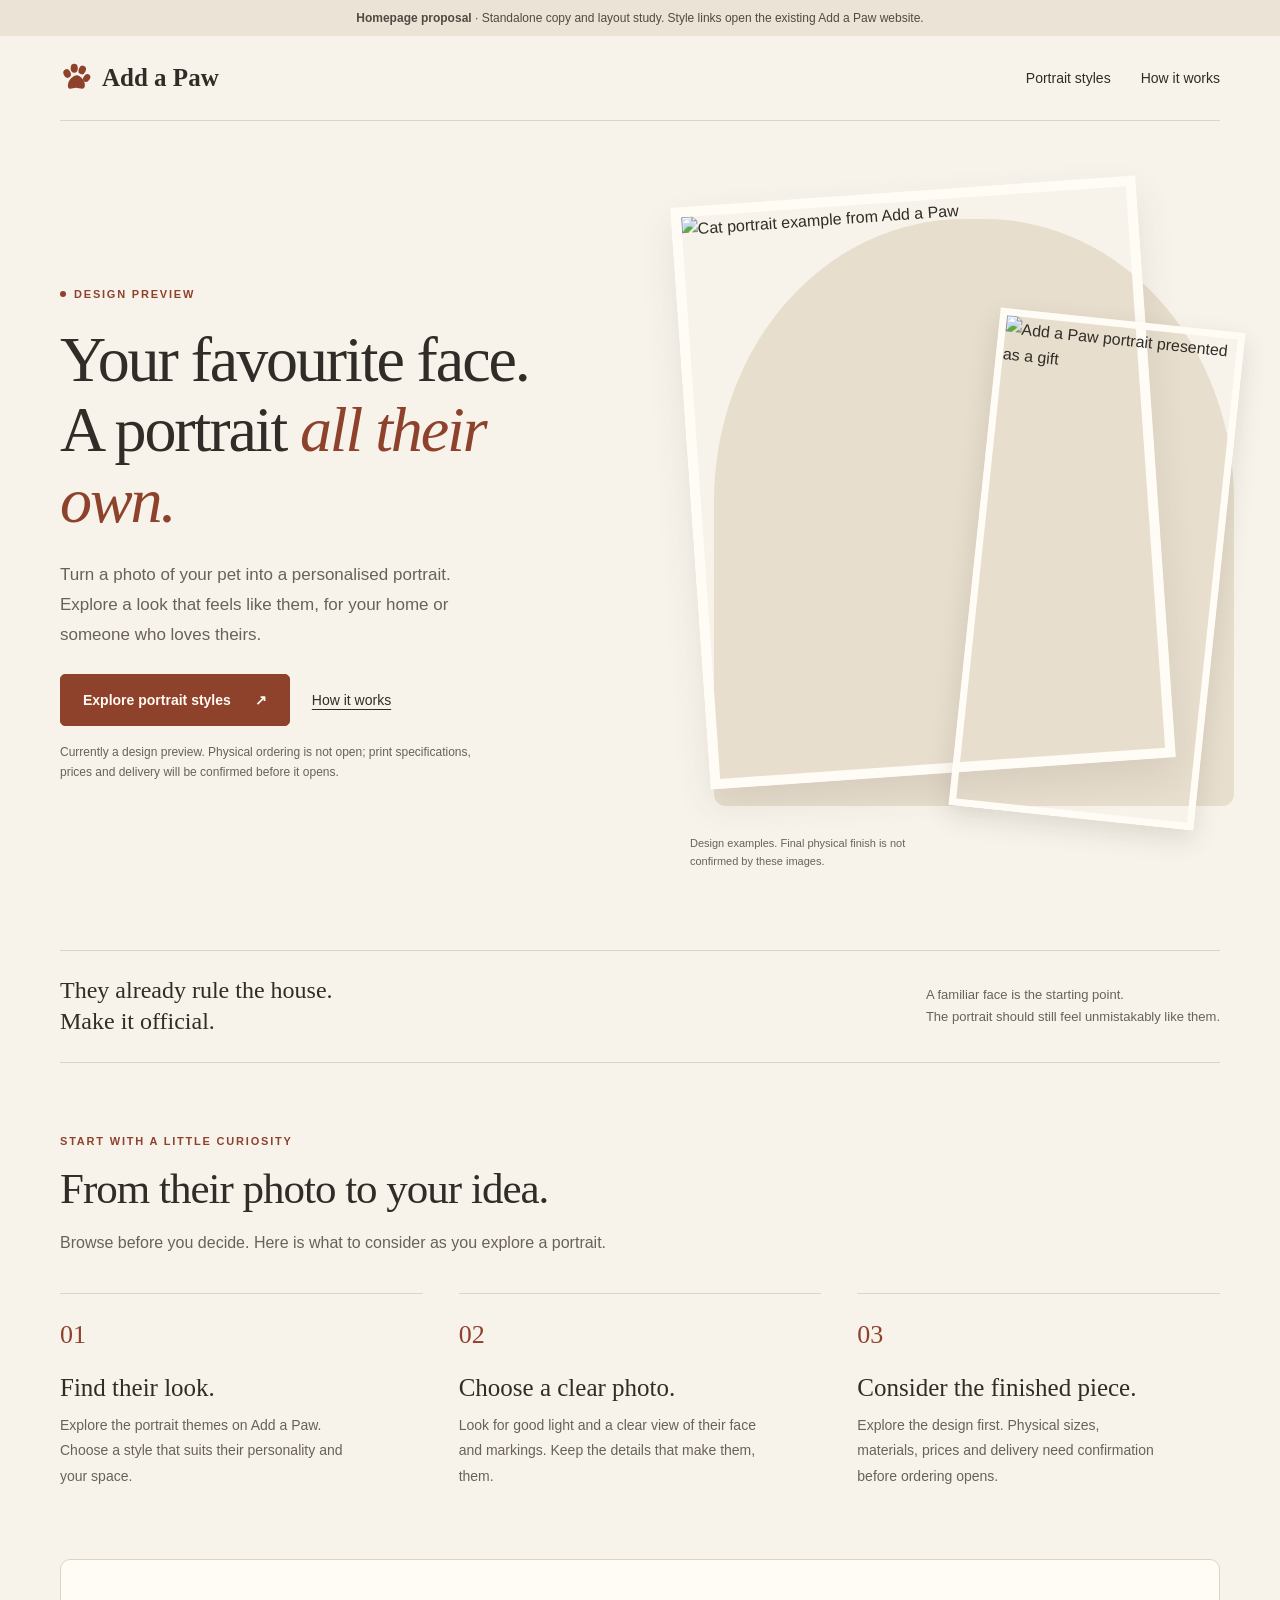
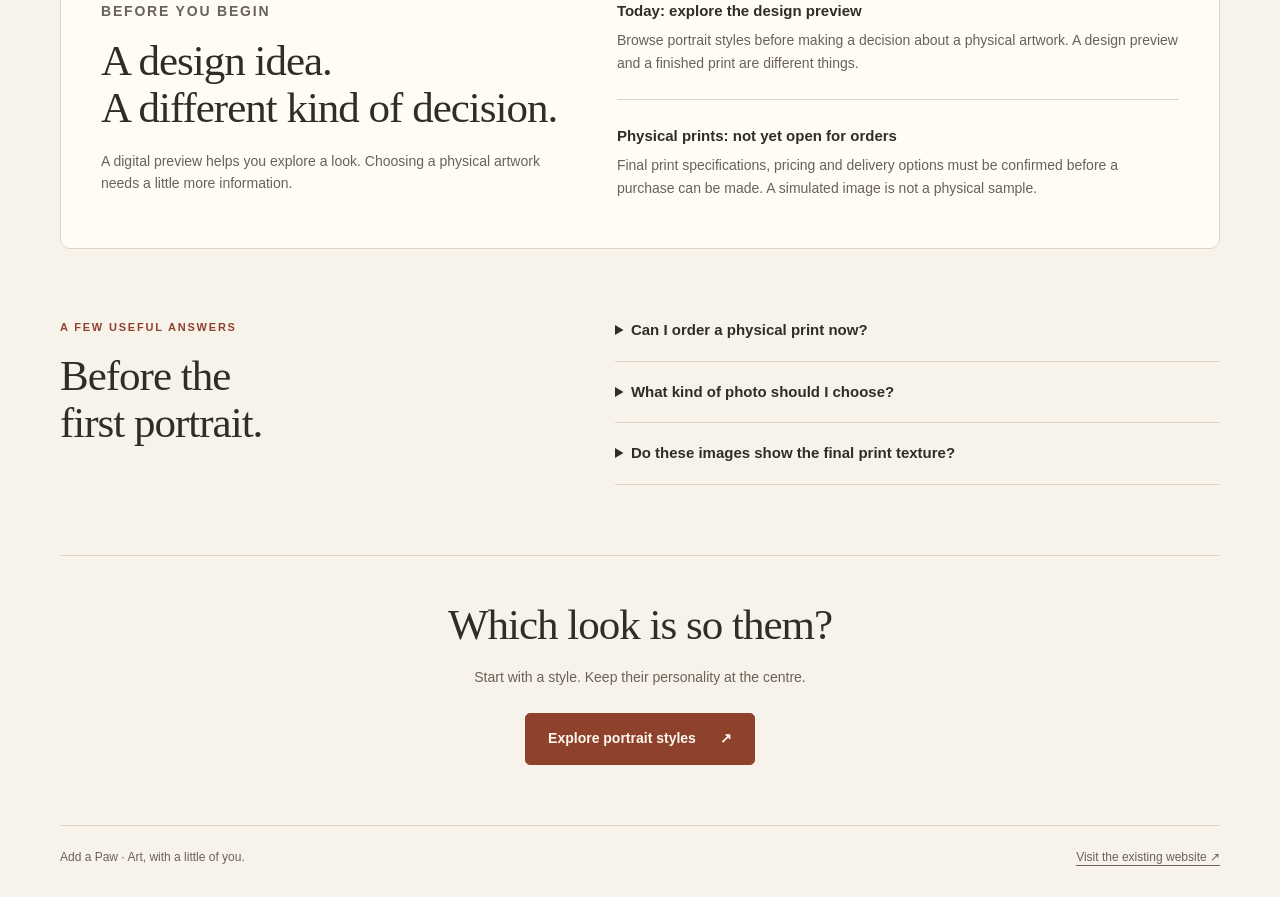
==== prototype/index.html @ bda4cf09 "Add evidence-based site review and runnable homepage proposal" ====
<!doctype html>
<html lang="en">
<head>
  <meta charset="utf-8">
  <meta name="viewport" content="width=device-width, initial-scale=1">
  <meta name="description" content="A homepage proposal for Add a Paw: pet portrait styles, a clear design-preview experience, and honest information about future physical prints.">
  <meta name="robots" content="noindex, nofollow">
  <meta name="color-scheme" content="light">
  <title>Add a Paw — A portrait all their own · Homepage proposal</title>
  <style>
    :root{--paper:#f7f3eb;--ink:#302c27;--muted:#6a6158;--rust:#8e422c;--line:#ddd4c6;--cream:#eee7d9;--white:#fffcf6}
    *{box-sizing:border-box}
    html{scroll-behavior:smooth;scroll-padding-top:24px}
    body{margin:0;background:var(--paper);color:var(--ink);font:16px/1.6 -apple-system,BlinkMacSystemFont,"Segoe UI",sans-serif}
    a{color:inherit;text-underline-offset:4px}
    a:focus-visible,summary:focus-visible{outline:3px solid var(--rust);outline-offset:5px}
    .review-note{padding:9px 24px;text-align:center;background:#eae3d6;color:#514a41;font-size:12px;line-height:1.5}
    .review-note strong{font-weight:650}
    .wrap{width:min(1160px,calc(100% - 64px));margin:auto}
    .site-header{display:flex;align-items:center;justify-content:space-between;gap:24px;padding:26px 0;border-bottom:1px solid var(--line)}
    .brand{display:flex;gap:10px;align-items:center;font:bold 25px Georgia,serif;text-decoration:none;white-space:nowrap}
    .brand svg{width:32px;height:32px;color:var(--rust)}
    nav{display:flex;gap:30px;align-items:center;font-size:14px}
    nav a{text-decoration:none}
    nav a:hover{text-decoration:underline}
    .preview-label{display:inline-flex;align-items:center;gap:8px;color:var(--rust);font-size:11px;font-weight:700;letter-spacing:1.8px;text-transform:uppercase}
    .preview-label:before{content:"";width:6px;height:6px;border-radius:50%;background:var(--rust)}
    .hero{display:grid;grid-template-columns:1fr 1fr;align-items:center;gap:68px;padding:70px 0 80px}
    h1,h2,h3,p{margin-top:0}
    h1,h2,h3{font-family:Georgia,"Times New Roman",serif;font-weight:400;line-height:1.1}
    h1{font-size:clamp(44px,5vw,66px);letter-spacing:-2.1px;margin:20px 0 24px}
    h1 em{color:var(--rust);font-weight:400}
    .intro{max-width:440px;font-size:17px;line-height:1.75;color:var(--muted);margin-bottom:25px}
    .actions{display:flex;align-items:center;gap:22px;flex-wrap:wrap}
    .button{display:inline-flex;align-items:center;justify-content:center;gap:24px;min-height:52px;padding:13px 22px;background:var(--rust);color:#fff9f2;border:1px solid var(--rust);border-radius:5px;font-size:14px;font-weight:600;text-decoration:none}
    .button:hover{background:#713322}
    .text-link{font-size:14px;text-decoration:underline}
    .honesty-note{max-width:420px;margin:17px 0 0;color:var(--muted);font-size:12px;line-height:1.6}
    .gallery{position:relative;padding:0 0 45px 16px;isolation:isolate}
    .gallery:before{position:absolute;z-index:-1;content:"";inset:28px -14px 13px 40px;border-radius:48% 48% 12px 12px;background:#e7dece}
    .main-art{display:block;width:88%;height:auto;aspect-ratio:4/5;object-fit:cover;border:10px solid var(--white);box-shadow:0 16px 36px #4a382519;transform:rotate(-4deg)}
    .gift-art{position:absolute;right:0;bottom:0;display:block;width:45%;aspect-ratio:1/1;object-fit:cover;border:7px solid var(--white);box-shadow:0 10px 26px #4a382524;transform:rotate(6deg)}
    .art-caption{font-size:11px;color:var(--muted);margin:16px 0 0 16px;max-width:260px}
    .promise{display:flex;gap:26px;justify-content:space-between;align-items:center;border-top:1px solid var(--line);border-bottom:1px solid var(--line);padding:24px 0}
    .promise p{margin:0;font-family:Georgia,serif;font-size:24px;line-height:1.3}
    .promise span{font-size:13px;color:var(--muted);max-width:370px;line-height:1.7}
    section{padding:70px 0}
    .eyebrow{font-size:11px;letter-spacing:1.8px;text-transform:uppercase;color:var(--rust);font-weight:700;margin-bottom:15px}
    h2{font-size:clamp(32px,3.5vw,43px);letter-spacing:-1px;margin-bottom:18px}
    .section-intro{max-width:550px;color:var(--muted)}
    .steps{display:grid;grid-template-columns:repeat(3,1fr);gap:36px;margin-top:37px}
    .step{border-top:1px solid var(--line);padding-top:20px}
    .step-number{font-family:Georgia,serif;color:var(--rust);font-size:26px;display:block;margin-bottom:18px}
    h3{font-size:25px;margin-bottom:12px}
    .step p{font-size:14px;line-height:1.8;color:var(--muted);margin:0;max-width:300px}
    .expectations{display:grid;grid-template-columns:.9fr 1.1fr;gap:56px;padding:40px;border:1px solid var(--line);background:var(--white);border-radius:10px}
    .expectations p{color:var(--muted);font-size:14px}
    .expectation-item+.expectation-item{margin-top:25px;border-top:1px solid var(--line);padding-top:25px}
    .expectation-item h3{font-family:inherit;font-size:15px;font-weight:650;line-height:1.5;margin-bottom:7px}
    .expectation-item p{margin:0}
    .faq{display:grid;grid-template-columns:.9fr 1.1fr;gap:60px}
    details{border-bottom:1px solid var(--line);padding:19px 0}
    details:first-child{padding-top:0}
    summary{cursor:pointer;font-size:15px;font-weight:600;line-height:1.5}
    details p{font-size:14px;color:var(--muted);margin:14px 0 0;line-height:1.8}
    .closing{padding:45px 0 60px;text-align:center;border-top:1px solid var(--line)}
    .closing p{color:var(--muted);font-size:14px;margin-bottom:24px}
    footer{display:flex;justify-content:space-between;gap:20px;padding:22px 0 30px;border-top:1px solid var(--line);color:var(--muted);font-size:12px}
    footer p{margin:0}
    @media(max-width:800px){
      .wrap{width:calc(100% - 40px)}
      .site-header{padding:20px 0;gap:12px}
      .brand{font-size:23px}
      nav{gap:16px;font-size:12px}
      nav .desktop-link{display:none}
      .hero{grid-template-columns:1fr;gap:40px;padding:40px 0 48px}
      h1{font-size:50px;max-width:530px;letter-spacing:-1.7px}
      .intro{font-size:16px;max-width:520px}
      .gallery{max-width:460px;width:100%;margin:0 auto;padding-right:14px}
      .gallery:before{right:0}
      .gift-art{right:8px}
      .promise{align-items:flex-start;flex-direction:column;gap:12px}
      .promise p{font-size:24px}
      section{padding:48px 0}
      .steps{grid-template-columns:1fr;gap:24px;margin-top:28px}
      .step{display:grid;grid-template-columns:40px 1fr;column-gap:14px}
      .step-number{grid-row:1/3;margin:0;font-size:24px}
      .step h3{font-size:23px;margin-bottom:8px}
      .step p{max-width:none}
      .expectations{grid-template-columns:1fr;gap:20px;padding:26px 22px}
      .faq{grid-template-columns:1fr;gap:12px}
      .closing{padding:34px 0 44px}
      footer{flex-direction:column;gap:7px}
    }
    @media(prefers-reduced-motion:reduce){html{scroll-behavior:auto}}
  </style>
</head>
<body>
  <aside class="review-note"><strong>Homepage proposal</strong> · Standalone copy and layout study. Style links open the existing Add a Paw website.</aside>
  <div class="wrap">
    <header class="site-header">
      <a class="brand" href="#top" aria-label="Add a Paw home">
        <svg viewBox="0 0 36 36" aria-hidden="true" fill="currentColor"><ellipse cx="8" cy="13" rx="4" ry="5" transform="rotate(-25 8 13)"/><ellipse cx="16" cy="7" rx="4" ry="5"/><ellipse cx="25" cy="9" rx="4" ry="5" transform="rotate(22 25 9)"/><ellipse cx="30" cy="18" rx="3.6" ry="4.7" transform="rotate(35 30 18)"/><path d="M9 25c1-5 6-10 10-10s9 6 9 11c0 7-6 3-10 3s-10 4-9-4Z"/></svg>
        Add a Paw
      </a>
      <nav aria-label="Main navigation"><a class="desktop-link" href="https://luna.nodesk.tech/themes">Portrait styles</a><a href="#how-it-works">How it works</a></nav>
    </header>
    <main id="top">
      <section class="hero" aria-labelledby="hero-title">
        <div>
          <span class="preview-label">Design preview</span>
          <h1 id="hero-title">Your favourite face.<br>A portrait <em>all their own.</em></h1>
          <p class="intro">Turn a photo of your pet into a personalised portrait. Explore a look that feels like them, for your home or someone who loves theirs.</p>
          <div class="actions"><a class="button" href="https://luna.nodesk.tech/themes">Explore portrait styles <span aria-hidden="true">↗</span></a><a class="text-link" href="#how-it-works">How it works</a></div>
          <p class="honesty-note">Currently a design preview. Physical ordering is not open; print specifications, prices and delivery will be confirmed before it opens.</p>
        </div>
        <div>
          <div class="gallery">
            <img class="main-art" src="https://luna.nodesk.tech/brand/add-a-paw/hero-cat.webp" alt="Cat portrait example from Add a Paw" width="800" height="1000" fetchpriority="high">
            <img class="gift-art" src="https://luna.nodesk.tech/brand/add-a-paw/hero-gift.webp" alt="Add a Paw portrait presented as a gift" width="500" height="500">
          </div>
          <p class="art-caption">Design examples. Final physical finish is not confirmed by these images.</p>
        </div>
      </section>
      <div class="promise"><p>They already rule the house.<br>Make it official.</p><span>A familiar face is the starting point.<br>The portrait should still feel unmistakably like them.</span></div>
      <section id="how-it-works" aria-labelledby="steps-title">
        <p class="eyebrow">Start with a little curiosity</p>
        <h2 id="steps-title">From their photo to your idea.</h2>
        <p class="section-intro">Browse before you decide. Here is what to consider as you explore a portrait.</p>
        <div class="steps">
          <article class="step"><span class="step-number" aria-hidden="true">01</span><h3>Find their look.</h3><p>Explore the portrait themes on Add a Paw. Choose a style that suits their personality and your space.</p></article>
          <article class="step"><span class="step-number" aria-hidden="true">02</span><h3>Choose a clear photo.</h3><p>Look for good light and a clear view of their face and markings. Keep the details that make them, them.</p></article>
          <article class="step"><span class="step-number" aria-hidden="true">03</span><h3>Consider the finished piece.</h3><p>Explore the design first. Physical sizes, materials, prices and delivery need confirmation before ordering opens.</p></article>
        </div>
      </section>
      <section class="expectations" aria-labelledby="expectations-title">
        <div><p class="eyebrow">Before you begin</p><h2 id="expectations-title">A design idea.<br>A different kind of decision.</h2><p>A digital preview helps you explore a look. Choosing a physical artwork needs a little more information.</p></div>
        <div>
          <div class="expectation-item"><h3>Today: explore the design preview</h3><p>Browse portrait styles before making a decision about a physical artwork. A design preview and a finished print are different things.</p></div>
          <div class="expectation-item"><h3>Physical prints: not yet open for orders</h3><p>Final print specifications, pricing and delivery options must be confirmed before a purchase can be made. A simulated image is not a physical sample.</p></div>
        </div>
      </section>
      <section class="faq" aria-labelledby="faq-title">
        <div><p class="eyebrow">A few useful answers</p><h2 id="faq-title">Before the<br>first portrait.</h2></div>
        <div>
          <details><summary>Can I order a physical print now?</summary><p>No. The current site is a design preview. Physical ordering, final specifications, prices and delivery options are not yet confirmed.</p></details>
          <details><summary>What kind of photo should I choose?</summary><p>Start with a sharp, well-lit photo where your pet’s face and markings are easy to see. You can browse styles first, before selecting a photo.</p></details>
          <details><summary>Do these images show the final print texture?</summary><p>The images here are design examples, not proof of the final physical finish. Texture and depth should be assessed using an identified physical print sample.</p></details>
        </div>
      </section>
      <section class="closing" aria-labelledby="closing-title"><h2 id="closing-title">Which look is so them?</h2><p>Start with a style. Keep their personality at the centre.</p><a class="button" href="https://luna.nodesk.tech/themes">Explore portrait styles <span aria-hidden="true">↗</span></a></section>
    </main>
    <footer><p>Add a Paw · Art, with a little of you.</p><a href="https://luna.nodesk.tech/">Visit the existing website ↗</a></footer>
  </div>
</body>
</html>
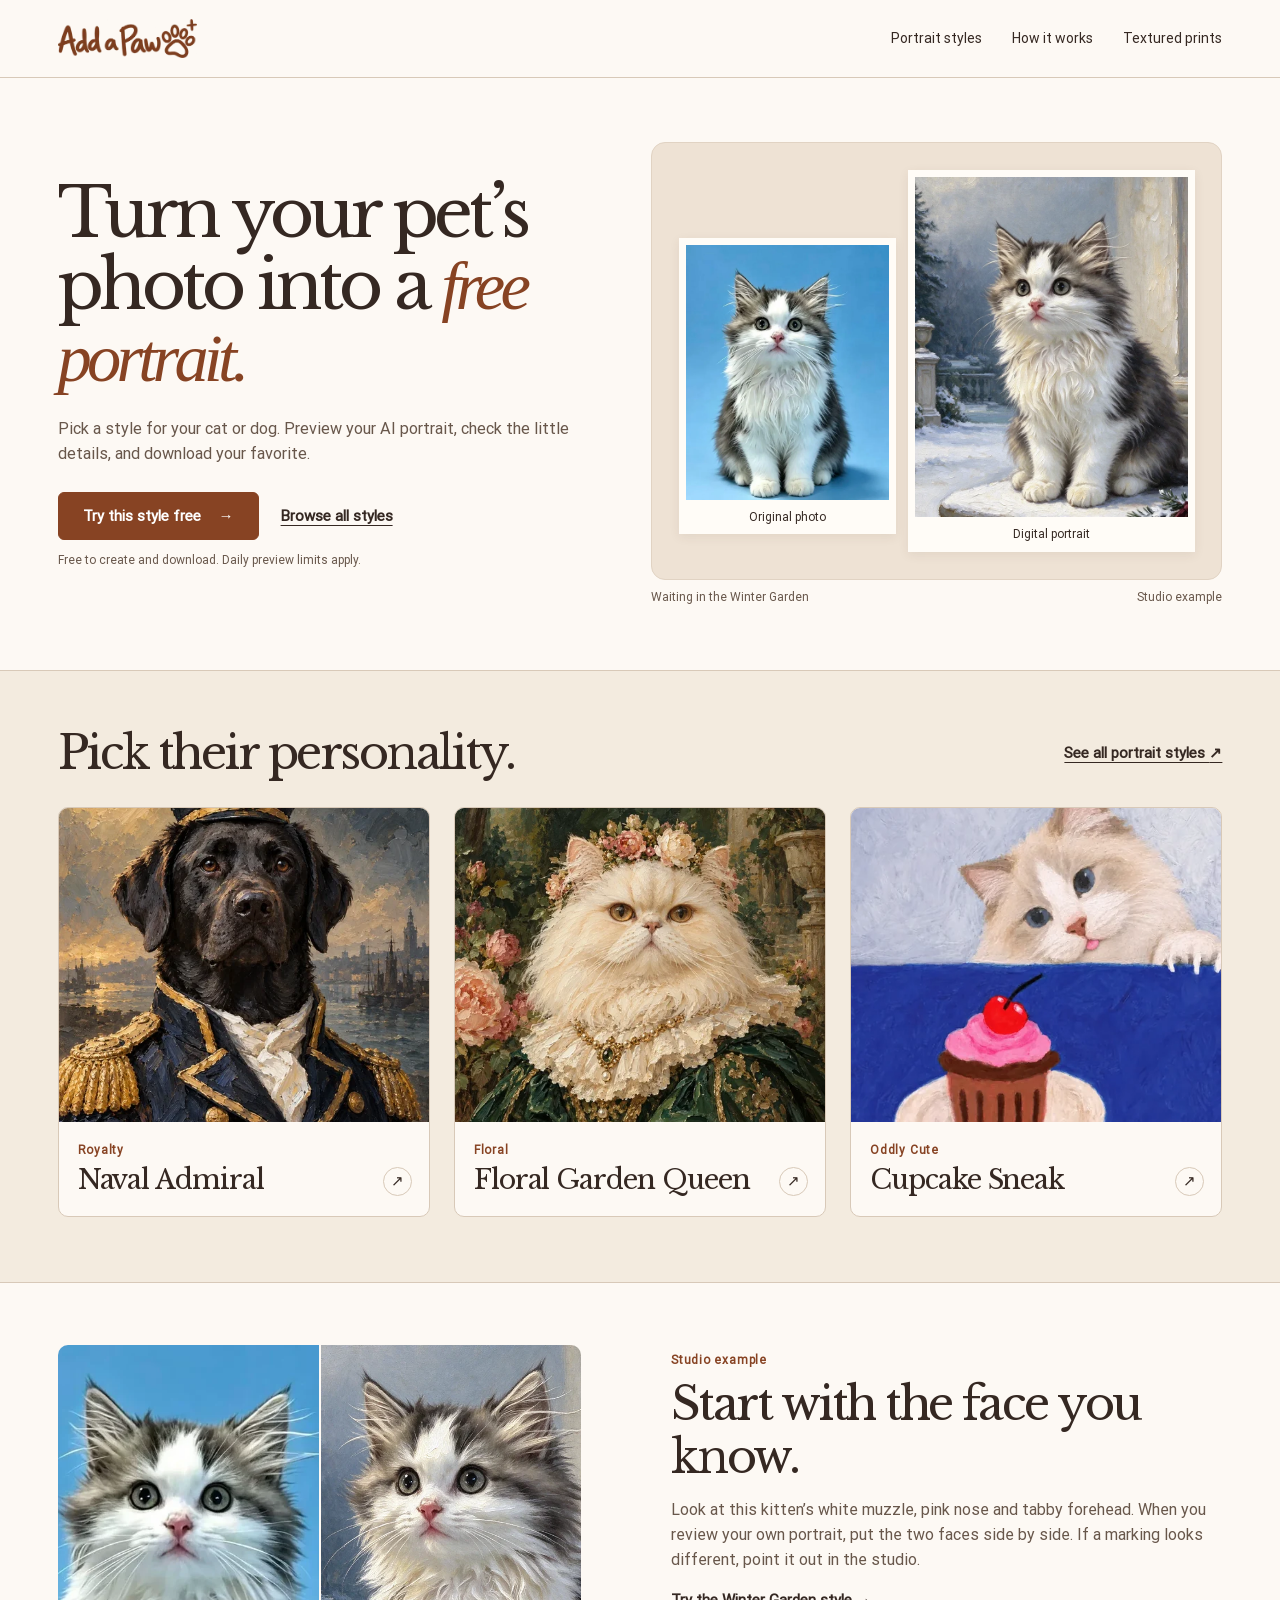
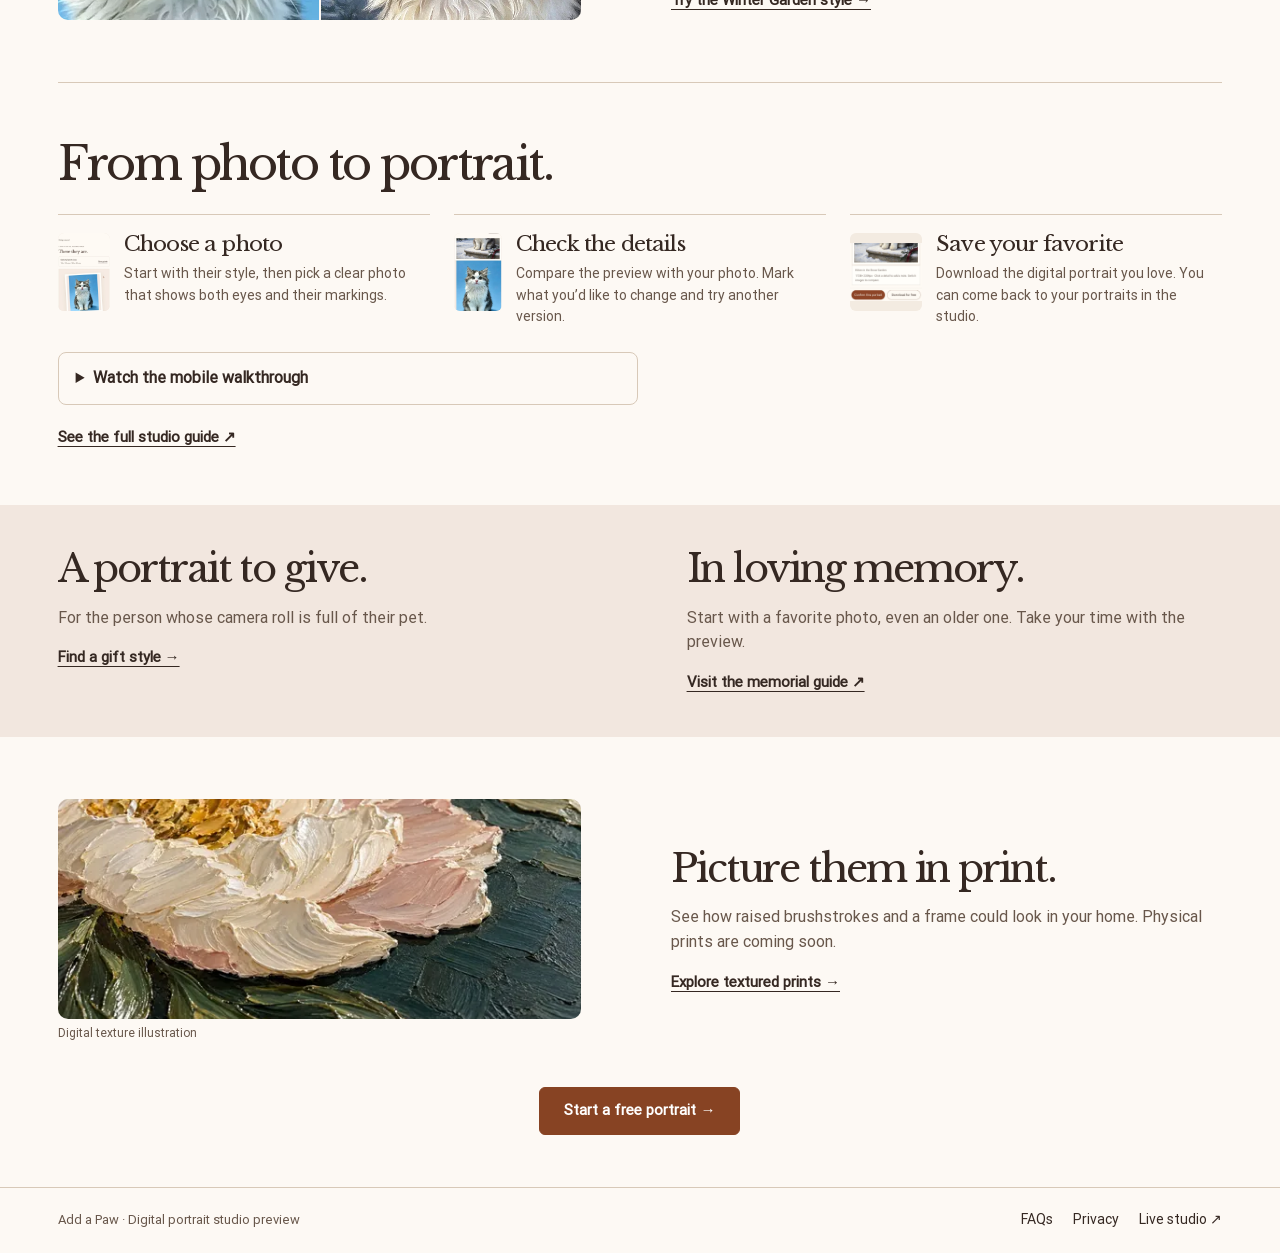
==== commit a0e5d8ce: "Build a free-portrait-first Add a Paw experience with a real studio example" ====
--- a/prototype/index.html
+++ b/prototype/index.html
@@ -3,154 +3,72 @@
 <head>
   <meta charset="utf-8">
   <meta name="viewport" content="width=device-width, initial-scale=1">
-  <meta name="description" content="A homepage proposal for Add a Paw: pet portrait styles, a clear design-preview experience, and honest information about future physical prints.">
-  <meta name="robots" content="noindex, nofollow">
-  <meta name="color-scheme" content="light">
-  <title>Add a Paw — A portrait all their own · Homepage proposal</title>
-  <style>
-    :root{--paper:#f7f3eb;--ink:#302c27;--muted:#6a6158;--rust:#8e422c;--line:#ddd4c6;--cream:#eee7d9;--white:#fffcf6}
-    *{box-sizing:border-box}
-    html{scroll-behavior:smooth;scroll-padding-top:24px}
-    body{margin:0;background:var(--paper);color:var(--ink);font:16px/1.6 -apple-system,BlinkMacSystemFont,"Segoe UI",sans-serif}
-    a{color:inherit;text-underline-offset:4px}
-    a:focus-visible,summary:focus-visible{outline:3px solid var(--rust);outline-offset:5px}
-    .review-note{padding:9px 24px;text-align:center;background:#eae3d6;color:#514a41;font-size:12px;line-height:1.5}
-    .review-note strong{font-weight:650}
-    .wrap{width:min(1160px,calc(100% - 64px));margin:auto}
-    .site-header{display:flex;align-items:center;justify-content:space-between;gap:24px;padding:26px 0;border-bottom:1px solid var(--line)}
-    .brand{display:flex;gap:10px;align-items:center;font:bold 25px Georgia,serif;text-decoration:none;white-space:nowrap}
-    .brand svg{width:32px;height:32px;color:var(--rust)}
-    nav{display:flex;gap:30px;align-items:center;font-size:14px}
-    nav a{text-decoration:none}
-    nav a:hover{text-decoration:underline}
-    .preview-label{display:inline-flex;align-items:center;gap:8px;color:var(--rust);font-size:11px;font-weight:700;letter-spacing:1.8px;text-transform:uppercase}
-    .preview-label:before{content:"";width:6px;height:6px;border-radius:50%;background:var(--rust)}
-    .hero{display:grid;grid-template-columns:1fr 1fr;align-items:center;gap:68px;padding:70px 0 80px}
-    h1,h2,h3,p{margin-top:0}
-    h1,h2,h3{font-family:Georgia,"Times New Roman",serif;font-weight:400;line-height:1.1}
-    h1{font-size:clamp(44px,5vw,66px);letter-spacing:-2.1px;margin:20px 0 24px}
-    h1 em{color:var(--rust);font-weight:400}
-    .intro{max-width:440px;font-size:17px;line-height:1.75;color:var(--muted);margin-bottom:25px}
-    .actions{display:flex;align-items:center;gap:22px;flex-wrap:wrap}
-    .button{display:inline-flex;align-items:center;justify-content:center;gap:24px;min-height:52px;padding:13px 22px;background:var(--rust);color:#fff9f2;border:1px solid var(--rust);border-radius:5px;font-size:14px;font-weight:600;text-decoration:none}
-    .button:hover{background:#713322}
-    .text-link{font-size:14px;text-decoration:underline}
-    .honesty-note{max-width:420px;margin:17px 0 0;color:var(--muted);font-size:12px;line-height:1.6}
-    .gallery{position:relative;padding:0 0 45px 16px;isolation:isolate}
-    .gallery:before{position:absolute;z-index:-1;content:"";inset:28px -14px 13px 40px;border-radius:48% 48% 12px 12px;background:#e7dece}
-    .main-art{display:block;width:88%;height:auto;aspect-ratio:4/5;object-fit:cover;border:10px solid var(--white);box-shadow:0 16px 36px #4a382519;transform:rotate(-4deg)}
-    .gift-art{position:absolute;right:0;bottom:0;display:block;width:45%;aspect-ratio:1/1;object-fit:cover;border:7px solid var(--white);box-shadow:0 10px 26px #4a382524;transform:rotate(6deg)}
-    .art-caption{font-size:11px;color:var(--muted);margin:16px 0 0 16px;max-width:260px}
-    .promise{display:flex;gap:26px;justify-content:space-between;align-items:center;border-top:1px solid var(--line);border-bottom:1px solid var(--line);padding:24px 0}
-    .promise p{margin:0;font-family:Georgia,serif;font-size:24px;line-height:1.3}
-    .promise span{font-size:13px;color:var(--muted);max-width:370px;line-height:1.7}
-    section{padding:70px 0}
-    .eyebrow{font-size:11px;letter-spacing:1.8px;text-transform:uppercase;color:var(--rust);font-weight:700;margin-bottom:15px}
-    h2{font-size:clamp(32px,3.5vw,43px);letter-spacing:-1px;margin-bottom:18px}
-    .section-intro{max-width:550px;color:var(--muted)}
-    .steps{display:grid;grid-template-columns:repeat(3,1fr);gap:36px;margin-top:37px}
-    .step{border-top:1px solid var(--line);padding-top:20px}
-    .step-number{font-family:Georgia,serif;color:var(--rust);font-size:26px;display:block;margin-bottom:18px}
-    h3{font-size:25px;margin-bottom:12px}
-    .step p{font-size:14px;line-height:1.8;color:var(--muted);margin:0;max-width:300px}
-    .expectations{display:grid;grid-template-columns:.9fr 1.1fr;gap:56px;padding:40px;border:1px solid var(--line);background:var(--white);border-radius:10px}
-    .expectations p{color:var(--muted);font-size:14px}
-    .expectation-item+.expectation-item{margin-top:25px;border-top:1px solid var(--line);padding-top:25px}
-    .expectation-item h3{font-family:inherit;font-size:15px;font-weight:650;line-height:1.5;margin-bottom:7px}
-    .expectation-item p{margin:0}
-    .faq{display:grid;grid-template-columns:.9fr 1.1fr;gap:60px}
-    details{border-bottom:1px solid var(--line);padding:19px 0}
-    details:first-child{padding-top:0}
-    summary{cursor:pointer;font-size:15px;font-weight:600;line-height:1.5}
-    details p{font-size:14px;color:var(--muted);margin:14px 0 0;line-height:1.8}
-    .closing{padding:45px 0 60px;text-align:center;border-top:1px solid var(--line)}
-    .closing p{color:var(--muted);font-size:14px;margin-bottom:24px}
-    footer{display:flex;justify-content:space-between;gap:20px;padding:22px 0 30px;border-top:1px solid var(--line);color:var(--muted);font-size:12px}
-    footer p{margin:0}
-    @media(max-width:800px){
-      .wrap{width:calc(100% - 40px)}
-      .site-header{padding:20px 0;gap:12px}
-      .brand{font-size:23px}
-      nav{gap:16px;font-size:12px}
-      nav .desktop-link{display:none}
-      .hero{grid-template-columns:1fr;gap:40px;padding:40px 0 48px}
-      h1{font-size:50px;max-width:530px;letter-spacing:-1.7px}
-      .intro{font-size:16px;max-width:520px}
-      .gallery{max-width:460px;width:100%;margin:0 auto;padding-right:14px}
-      .gallery:before{right:0}
-      .gift-art{right:8px}
-      .promise{align-items:flex-start;flex-direction:column;gap:12px}
-      .promise p{font-size:24px}
-      section{padding:48px 0}
-      .steps{grid-template-columns:1fr;gap:24px;margin-top:28px}
-      .step{display:grid;grid-template-columns:40px 1fr;column-gap:14px}
-      .step-number{grid-row:1/3;margin:0;font-size:24px}
-      .step h3{font-size:23px;margin-bottom:8px}
-      .step p{max-width:none}
-      .expectations{grid-template-columns:1fr;gap:20px;padding:26px 22px}
-      .faq{grid-template-columns:1fr;gap:12px}
-      .closing{padding:34px 0 44px}
-      footer{flex-direction:column;gap:7px}
-    }
-    @media(prefers-reduced-motion:reduce){html{scroll-behavior:auto}}
-  </style>
+  <meta name="robots" content="noindex,nofollow">
+  <meta name="description" content="Choose a look for your cat or dog, check their familiar features, and try a free digital pet portrait with Add a Paw.">
+  <title>Free digital pet portraits · Add a Paw</title>
+  <link rel="stylesheet" href="site.css">
+  <link rel="preload" as="image" href="assets/kitten-portrait.webp">
 </head>
 <body>
-  <aside class="review-note"><strong>Homepage proposal</strong> · Standalone copy and layout study. Style links open the existing Add a Paw website.</aside>
-  <div class="wrap">
-    <header class="site-header">
-      <a class="brand" href="#top" aria-label="Add a Paw home">
-        <svg viewBox="0 0 36 36" aria-hidden="true" fill="currentColor"><ellipse cx="8" cy="13" rx="4" ry="5" transform="rotate(-25 8 13)"/><ellipse cx="16" cy="7" rx="4" ry="5"/><ellipse cx="25" cy="9" rx="4" ry="5" transform="rotate(22 25 9)"/><ellipse cx="30" cy="18" rx="3.6" ry="4.7" transform="rotate(35 30 18)"/><path d="M9 25c1-5 6-10 10-10s9 6 9 11c0 7-6 3-10 3s-10 4-9-4Z"/></svg>
-        Add a Paw
-      </a>
-      <nav aria-label="Main navigation"><a class="desktop-link" href="https://luna.nodesk.tech/themes">Portrait styles</a><a href="#how-it-works">How it works</a></nav>
-    </header>
-    <main id="top">
-      <section class="hero" aria-labelledby="hero-title">
-        <div>
-          <span class="preview-label">Design preview</span>
-          <h1 id="hero-title">Your favourite face.<br>A portrait <em>all their own.</em></h1>
-          <p class="intro">Turn a photo of your pet into a personalised portrait. Explore a look that feels like them, for your home or someone who loves theirs.</p>
-          <div class="actions"><a class="button" href="https://luna.nodesk.tech/themes">Explore portrait styles <span aria-hidden="true">↗</span></a><a class="text-link" href="#how-it-works">How it works</a></div>
-          <p class="honesty-note">Currently a design preview. Physical ordering is not open; print specifications, prices and delivery will be confirmed before it opens.</p>
-        </div>
-        <div>
-          <div class="gallery">
-            <img class="main-art" src="https://luna.nodesk.tech/brand/add-a-paw/hero-cat.webp" alt="Cat portrait example from Add a Paw" width="800" height="1000" fetchpriority="high">
-            <img class="gift-art" src="https://luna.nodesk.tech/brand/add-a-paw/hero-gift.webp" alt="Add a Paw portrait presented as a gift" width="500" height="500">
-          </div>
-          <p class="art-caption">Design examples. Final physical finish is not confirmed by these images.</p>
-        </div>
-      </section>
-      <div class="promise"><p>They already rule the house.<br>Make it official.</p><span>A familiar face is the starting point.<br>The portrait should still feel unmistakably like them.</span></div>
-      <section id="how-it-works" aria-labelledby="steps-title">
-        <p class="eyebrow">Start with a little curiosity</p>
-        <h2 id="steps-title">From their photo to your idea.</h2>
-        <p class="section-intro">Browse before you decide. Here is what to consider as you explore a portrait.</p>
-        <div class="steps">
-          <article class="step"><span class="step-number" aria-hidden="true">01</span><h3>Find their look.</h3><p>Explore the portrait themes on Add a Paw. Choose a style that suits their personality and your space.</p></article>
-          <article class="step"><span class="step-number" aria-hidden="true">02</span><h3>Choose a clear photo.</h3><p>Look for good light and a clear view of their face and markings. Keep the details that make them, them.</p></article>
-          <article class="step"><span class="step-number" aria-hidden="true">03</span><h3>Consider the finished piece.</h3><p>Explore the design first. Physical sizes, materials, prices and delivery need confirmation before ordering opens.</p></article>
-        </div>
-      </section>
-      <section class="expectations" aria-labelledby="expectations-title">
-        <div><p class="eyebrow">Before you begin</p><h2 id="expectations-title">A design idea.<br>A different kind of decision.</h2><p>A digital preview helps you explore a look. Choosing a physical artwork needs a little more information.</p></div>
-        <div>
-          <div class="expectation-item"><h3>Today: explore the design preview</h3><p>Browse portrait styles before making a decision about a physical artwork. A design preview and a finished print are different things.</p></div>
-          <div class="expectation-item"><h3>Physical prints: not yet open for orders</h3><p>Final print specifications, pricing and delivery options must be confirmed before a purchase can be made. A simulated image is not a physical sample.</p></div>
-        </div>
-      </section>
-      <section class="faq" aria-labelledby="faq-title">
-        <div><p class="eyebrow">A few useful answers</p><h2 id="faq-title">Before the<br>first portrait.</h2></div>
-        <div>
-          <details><summary>Can I order a physical print now?</summary><p>No. The current site is a design preview. Physical ordering, final specifications, prices and delivery options are not yet confirmed.</p></details>
-          <details><summary>What kind of photo should I choose?</summary><p>Start with a sharp, well-lit photo where your pet’s face and markings are easy to see. You can browse styles first, before selecting a photo.</p></details>
-          <details><summary>Do these images show the final print texture?</summary><p>The images here are design examples, not proof of the final physical finish. Texture and depth should be assessed using an identified physical print sample.</p></details>
-        </div>
-      </section>
-      <section class="closing" aria-labelledby="closing-title"><h2 id="closing-title">Which look is so them?</h2><p>Start with a style. Keep their personality at the centre.</p><a class="button" href="https://luna.nodesk.tech/themes">Explore portrait styles <span aria-hidden="true">↗</span></a></section>
-    </main>
-    <footer><p>Add a Paw · Art, with a little of you.</p><a href="https://luna.nodesk.tech/">Visit the existing website ↗</a></footer>
-  </div>
-</body>
-</html>
+<a class="skip" href="#main">Skip to content</a>
+<header class="top"><div class="wrap nav">
+  <a class="brand" href="index.html" aria-label="Add a Paw home"><img src="assets/wordmark.webp" alt="Add a Paw"></a>
+  <nav aria-label="Main"><a href="#styles">Portrait styles</a><a class="wide" href="#how">How it works</a><a href="craft.html">Textured prints</a></nav>
+</div></header>
+<main id="main">
+  <section class="wrap hero" aria-labelledby="hero-title">
+    <div class="headline">
+      <h1 id="hero-title">Turn your pet’s photo into a <em>free portrait.</em></h1>
+      <p class="intro">Pick a style for your cat or dog. Preview your AI portrait, check the little details, and download your favorite.</p>
+    </div>
+    <figure class="hero-story">
+      <div class="pair">
+        <figure class="source-card"><img src="assets/kitten-photo.webp" width="640" height="800" alt="Gray and white kitten with a white stripe above its pink nose"><figcaption>Original photo</figcaption></figure>
+        <figure class="art-card"><img src="assets/kitten-portrait.webp" width="640" height="800" fetchpriority="high" alt="Generated Winter Garden portrait showing the same kitten’s white muzzle and striped forehead"><figcaption>Digital portrait</figcaption></figure>
+      </div>
+      <figcaption class="pair-note">Waiting in the Winter Garden <span>Studio example</span></figcaption>
+    </figure>
+    <div class="hero-actions">
+      <div class="actions"><a class="btn" data-entry="hero" href="studio.html?intent=free&amp;style=classical-festive-winter-snow">Try this style free <span aria-hidden="true">→</span></a><a class="textlink" href="styles.html">Browse all styles</a></div>
+      <p class="fine">Free to create and download. Daily preview limits apply.</p>
+    </div>
+  </section>
+  <section id="styles" class="style-section"><div class="wrap">
+    <div class="section-head"><h2>Pick their personality.</h2><a class="textlink" href="styles.html">See all portrait styles <span aria-hidden="true">↗</span></a></div>
+    <div class="cards">
+      <a class="style-card" data-entry="style-card" href="studio.html?intent=free&amp;style=F05"><img src="assets/naval-admiral.webp" loading="lazy" alt="A dog in a navy admiral’s uniform with gold braid" width="540" height="720"><div><small>Royalty</small><h3>Naval Admiral</h3><span class="go" aria-hidden="true">↗</span></div></a>
+      <a class="style-card" data-entry="style-card" href="studio.html?intent=free&amp;style=F08"><img src="assets/floral-garden-queen.webp" loading="lazy" alt="A pet in a floral garden portrait with an ornate flower crown" width="540" height="720"><div><small>Floral</small><h3>Floral Garden Queen</h3><span class="go" aria-hidden="true">↗</span></div></a>
+      <a class="style-card" data-entry="style-card" href="studio.html?intent=free&amp;style=oddly-cute-cupcake-sneak"><img src="assets/cupcake-sneak.webp" loading="lazy" alt="A playful illustrated portrait of a pet with a cupcake" width="514" height="720"><div><small>Oddly Cute</small><h3>Cupcake Sneak</h3><span class="go" aria-hidden="true">↗</span></div></a>
+    </div>
+  </div></section>
+  <section class="wrap detail-section" aria-labelledby="details-heading">
+    <div class="face-pair" aria-label="Studio example, enlarged detail">
+      <img loading="lazy" src="assets/kitten-photo-detail.webp" alt="Detail of the kitten’s forehead and muzzle in the photo">
+      <img loading="lazy" src="assets/kitten-portrait-detail.webp" alt="Corresponding markings in the generated studio portrait">
+    </div>
+    <div><p class="kicker">Studio example</p><h2 id="details-heading">Start with the face you know.</h2><p>Look at this kitten’s white muzzle, pink nose and tabby forehead. When you review your own portrait, put the two faces side by side. If a marking looks different, point it out in the studio.</p><a class="textlink" data-entry="example" href="studio.html?intent=free&amp;style=classical-festive-winter-snow">Try the Winter Garden style →</a></div>
+  </section>
+  <section id="how" class="wrap flow"><h2>From photo to portrait.</h2>
+    <ol class="steps">
+      <li><img loading="lazy" src="assets/upload-step.webp" alt="Upload step in the live studio"><div><h3>Choose a photo</h3><p>Start with their style, then pick a clear photo that shows both eyes and their markings.</p></div></li>
+      <li><img loading="lazy" src="assets/review-step.webp" alt="Review step in the live studio"><div><h3>Check the details</h3><p>Compare the preview with your photo. Mark what you’d like to change and try another version.</p></div></li>
+      <li><img loading="lazy" src="assets/download-step.webp" alt="Download step in the live studio"><div><h3>Save your favorite</h3><p>Download the digital portrait you love. You can come back to your portraits in the studio.</p></div></li>
+    </ol>
+    <details class="walkthrough"><summary>Watch the mobile walkthrough</summary>
+      <video controls muted playsinline preload="none" poster="assets/review-step.webp">
+        <source src="assets/portrait-walkthrough.mp4" type="video/mp4">
+        <track kind="captions" default srclang="en" label="English" src="assets/portrait-walkthrough.en.vtt">
+      </video>
+      <p class="fine">Actual studio screens. The wait for generation is shortened.</p>
+    </details><a class="textlink" href="https://luna.nodesk.tech/how-it-works">See the full studio guide ↗</a>
+  </section>
+  <section class="lower"><div class="wrap extras">
+    <div><h2>A portrait to give.</h2><p>For the person whose camera roll is full of their pet.</p><a class="textlink" href="#styles">Find a gift style →</a></div>
+    <div><h2>In loving memory.</h2><p>Start with a favorite photo, even an older one. Take your time with the preview.</p><a class="textlink" href="https://luna.nodesk.tech/in-memory">Visit the memorial guide ↗</a></div>
+  </div></section>
+  <section class="wrap print-callout"><figure><img src="assets/craft/brushwork.webp" loading="lazy" alt="Illustration of raised texture on a framed pet portrait"><figcaption>Digital texture illustration</figcaption></figure><div><h2>Picture them in print.</h2><p>See how raised brushstrokes and a frame could look in your home. Physical prints are coming soon.</p><a class="textlink" href="craft.html">Explore textured prints →</a></div></section>
+  <div class="end-action wrap"><a class="btn" data-entry="footer" href="studio.html?intent=free&amp;style=classical-festive-winter-snow">Start a free portrait →</a></div>
+</main>
+<footer class="foot"><div class="wrap"><span>Add a Paw · Digital portrait studio preview</span><a href="https://luna.nodesk.tech/faq">FAQs</a><a href="https://luna.nodesk.tech/privacy">Privacy</a><a href="https://luna.nodesk.tech/">Live studio ↗</a></div></footer>
+<script src="events.js" defer></script>
+</body></html>
--- a/prototype/site.css
+++ b/prototype/site.css
@@ -0,0 +1,101 @@
+@font-face{font-family:Baskerville;src:url("assets/libre-baskerville-latin-400-normal.woff") format("woff");font-display:swap}
+@font-face{font-family:Roboto;src:url("assets/roboto-latin-400-normal.woff") format("woff");font-display:swap}
+:root{--paper:#fdf9f4;--ink:#352822;--muted:#68574b;--accent:#874323;--line:#d8c9b8;--wash:#f2e9de;color-scheme:light}
+*{box-sizing:border-box}
+html{scroll-behavior:smooth;scroll-padding:12px}
+body{margin:0;background:var(--paper);color:var(--ink);font:16px/1.55 Roboto,Arial,sans-serif}
+img{display:block;max-width:100%}
+figure,p,h1,h2,h3,ol{margin:0}
+h1,h2,h3{font-family:Baskerville,Georgia,serif;font-weight:400;line-height:1.14}
+h2{font-size:clamp(31px,3.6vw,51px);letter-spacing:-.055em}
+h3{letter-spacing:-.04em}
+a{color:inherit;text-underline-offset:4px}
+:focus-visible{outline:3px solid #914d2c;outline-offset:4px}
+.skip{position:absolute;top:0;left:12px;transform:translateY(-150%);padding:10px;background:white;z-index:2}
+.skip:focus{transform:none}
+.wrap{width:min(1192px,calc(100% - clamp(40px,9vw,140px)));margin-inline:auto}
+.top{border-bottom:1px solid var(--line)}
+.nav,.nav nav,.actions,.section-head,.foot .wrap{display:flex;align-items:center}
+.nav{justify-content:space-between;min-height:77px;gap:22px}
+.brand img{width:139px;height:55px;object-fit:contain}
+.nav nav{gap:30px}
+.nav nav a,.foot a{font-size:14px;text-decoration:none}
+.nav nav a:hover,.foot a:hover,.textlink:hover{text-decoration:underline}
+.btn{display:inline-flex;align-items:center;justify-content:center;gap:18px;background:var(--accent);border:1px solid var(--accent);color:#fff;border-radius:6px;font:600 15px/1.25 Roboto,Arial,sans-serif;min-height:48px;padding:12px 24px;text-decoration:none;cursor:pointer}
+.btn:hover{background:#69331b}
+.textlink{font-size:15px;font-weight:600;text-decoration:underline;text-decoration-thickness:1px}
+.hero{display:grid;grid-template-columns:1fr 1.08fr;column-gap:clamp(25px,5vw,75px);grid-template-areas:"copy art" "buttons art";padding-block:clamp(38px,5vw,77px);align-items:center}
+.headline{grid-area:copy;align-self:end}
+h1{font-size:clamp(45px,5.35vw,82px);letter-spacing:-.07em;line-height:1.04;max-width:10.6em}
+h1 em{color:var(--accent);font-family:Georgia,serif;font-weight:400}
+.intro{max-width:32em;margin-top:22px;color:var(--muted);font-size:clamp(16px,1.27vw,19px)}
+.hero-actions{grid-area:buttons;align-self:start;margin-top:26px}
+.actions{gap:22px;flex-wrap:wrap}
+.fine,.pair-note,.print-callout figcaption{color:var(--muted);font-size:12px}
+.fine{margin-top:11px}
+.hero-story{grid-area:art}
+.pair{display:grid;grid-template-columns:.76fr 1fr;align-items:end;gap:12px;padding:clamp(16px,2.1vw,36px);background:#eee2d4;border:1px solid #e1d3c3;border-radius:14px}
+.pair figure{background:#fffcf7;padding:7px 7px 0;box-shadow:0 3px 10px #59412c15}
+.pair img{width:100%;height:auto;aspect-ratio:4/5;object-fit:cover}
+.source-card{margin-bottom:8%}
+.pair figcaption{padding:8px 2px;text-align:center;color:var(--ink);font-size:12px}
+.pair-note{display:flex;justify-content:space-between;gap:10px;margin-top:8px}
+.style-section{background:#f3ebdf;border-block:1px solid var(--line);padding-block:56px 65px}
+.section-head{justify-content:space-between;gap:16px;margin-bottom:27px}
+.cards,.steps{display:grid;grid-template-columns:repeat(3,minmax(0,1fr));gap:24px}
+.style-card{display:block;text-decoration:none;overflow:hidden;background:var(--paper);border:1px solid var(--line);border-radius:10px}
+.style-card>img{width:100%;aspect-ratio:1.18;object-fit:cover;object-position:50% 34%;height:auto}
+.style-card>div{padding:15px 52px 20px 19px;position:relative}
+.style-card small,.kicker{color:var(--accent);font:600 12px/1.4 Roboto,Arial,sans-serif;letter-spacing:.065em}
+.style-card h3{font-size:clamp(19px,2.1vw,29px);margin-top:4px}
+.go{position:absolute;right:17px;top:48%;height:29px;width:29px;border:1px solid var(--line);border-radius:50%;display:grid;place-items:center;font-size:15px}
+.style-card:hover .go{background:var(--accent);color:white}
+.detail-section,.print-callout{display:grid;grid-template-columns:.95fr 1fr;gap:clamp(25px,7vw,110px);align-items:center;padding-block:62px}
+.face-pair{display:flex;overflow:hidden;gap:2px;border-radius:10px}
+.face-pair img{width:calc(50% - 1px);aspect-ratio:.95;object-fit:cover;object-position:50% 40%}
+.detail-section h2{margin-top:9px}
+.detail-section p:not(.kicker),.print-callout p,.extras p{margin:15px 0;color:var(--muted);max-width:35em}
+.flow{border-top:1px solid var(--line);padding-block:55px}
+.steps{list-style:none;padding:0;margin:24px 0}
+.steps li{border-top:1px solid var(--line);padding:18px 0 0;display:flex;align-items:flex-start;gap:14px}
+.steps img{width:72px;height:78px;object-fit:cover;border-radius:6px}
+.steps h3{font-size:21px;margin-bottom:6px}
+.steps p{color:var(--muted);font-size:14px}
+.lower{background:#f2e7df}
+.extras{display:grid;grid-template-columns:1fr 1fr;gap:8%;padding-block:42px}
+.extras h2,.print-callout h2{font-size:clamp(26px,3vw,40px)}
+.print-callout{padding-bottom:44px}
+.print-callout img{border-radius:10px;width:100%;height:220px;object-fit:cover}
+.print-callout figcaption{margin-top:5px}
+.end-action{text-align:center;margin-bottom:52px}
+.foot{border-top:1px solid var(--line)}
+.foot .wrap{min-height:65px;gap:20px;flex-wrap:wrap;padding-block:18px}
+.foot span{margin-right:auto;color:var(--muted);font-size:13px}
+@media(max-width:800px){
+  .nav{min-height:60px}.brand img{width:109px;height:44px}.nav nav{gap:16px}.nav nav a{font-size:13px}.wide{display:none}
+  .hero{grid-template-columns:1fr 1fr;gap:16px;padding-block:33px}
+  h1{font-size:43px}.intro{font-size:15px;margin-top:14px}.hero-actions{margin-top:0}
+  .cards,.steps{gap:12px}
+}
+@media(max-width:640px){
+  .wrap{width:calc(100% - 36px)}.nav{min-height:54px;gap:8px}.nav nav{gap:12px}.nav nav a{font-size:12px}
+  .hero{grid-template-columns:1fr;grid-template-areas:"copy" "art" "buttons";padding-block:23px 30px;gap:14px}
+  h1{font-size:clamp(36px,9vw,49px);max-width:12em;line-height:1.07}
+  .intro{line-height:1.4;font-size:14px;margin-top:8px}
+  .hero-story{width:100%;max-width:380px;justify-self:center}
+  .pair{padding:10px 7%;gap:10px;grid-template-columns:.82fr 1fr;border-radius:8px}
+  .pair figure{padding:4px 4px 0}.pair img{max-height:168px;object-fit:cover;object-position:center 35%}
+  .pair figcaption{padding:4px 0;font-size:11px}.pair-note{font-size:11px;margin-top:3px}
+  .btn{min-height:44px;font-size:14px;padding:12px 15px;gap:10px}.actions{gap:17px}
+  .textlink{font-size:14px}.fine{font-size:11px;margin-top:7px}
+  .style-section,.flow{padding-block:33px}.section-head{align-items:start;flex-direction:column;gap:6px;margin-bottom:16px}
+  .cards{grid-template-columns:1fr;gap:12px}.style-card{display:grid;grid-template-columns:37% 1fr;align-items:center}.style-card>img{height:114px;object-position:center 32%}.style-card>div{padding:15px 39px 15px 14px}.style-card h3{font-size:22px}.go{right:8px;width:22px;height:22px}
+  .detail-section,.print-callout{grid-template-columns:1fr;gap:18px;padding-block:32px}.face-pair img{height:155px;object-position:center 35%}
+  .steps,.extras{grid-template-columns:1fr}.steps li{padding-top:14px}.extras{gap:28px;padding-block:32px}.extras>div+div{border-top:1px solid var(--line);padding-top:24px}
+  .foot .wrap{gap:13px}.foot span{flex-basis:100%}.print-callout img{height:170px}.end-action{margin-bottom:32px}
+}
+@media(prefers-reduced-motion:reduce){html{scroll-behavior:auto}}
+.walkthrough{margin:0 0 20px;max-width:580px;padding:13px 17px;border:1px solid var(--line);border-radius:8px}
+.walkthrough summary{font-weight:600;cursor:pointer}
+.walkthrough video{display:block;margin:15px auto 0;width:100%;max-height:460px;background:#2e2824}
+.steps img{object-fit:contain;background:#f3ebe1}
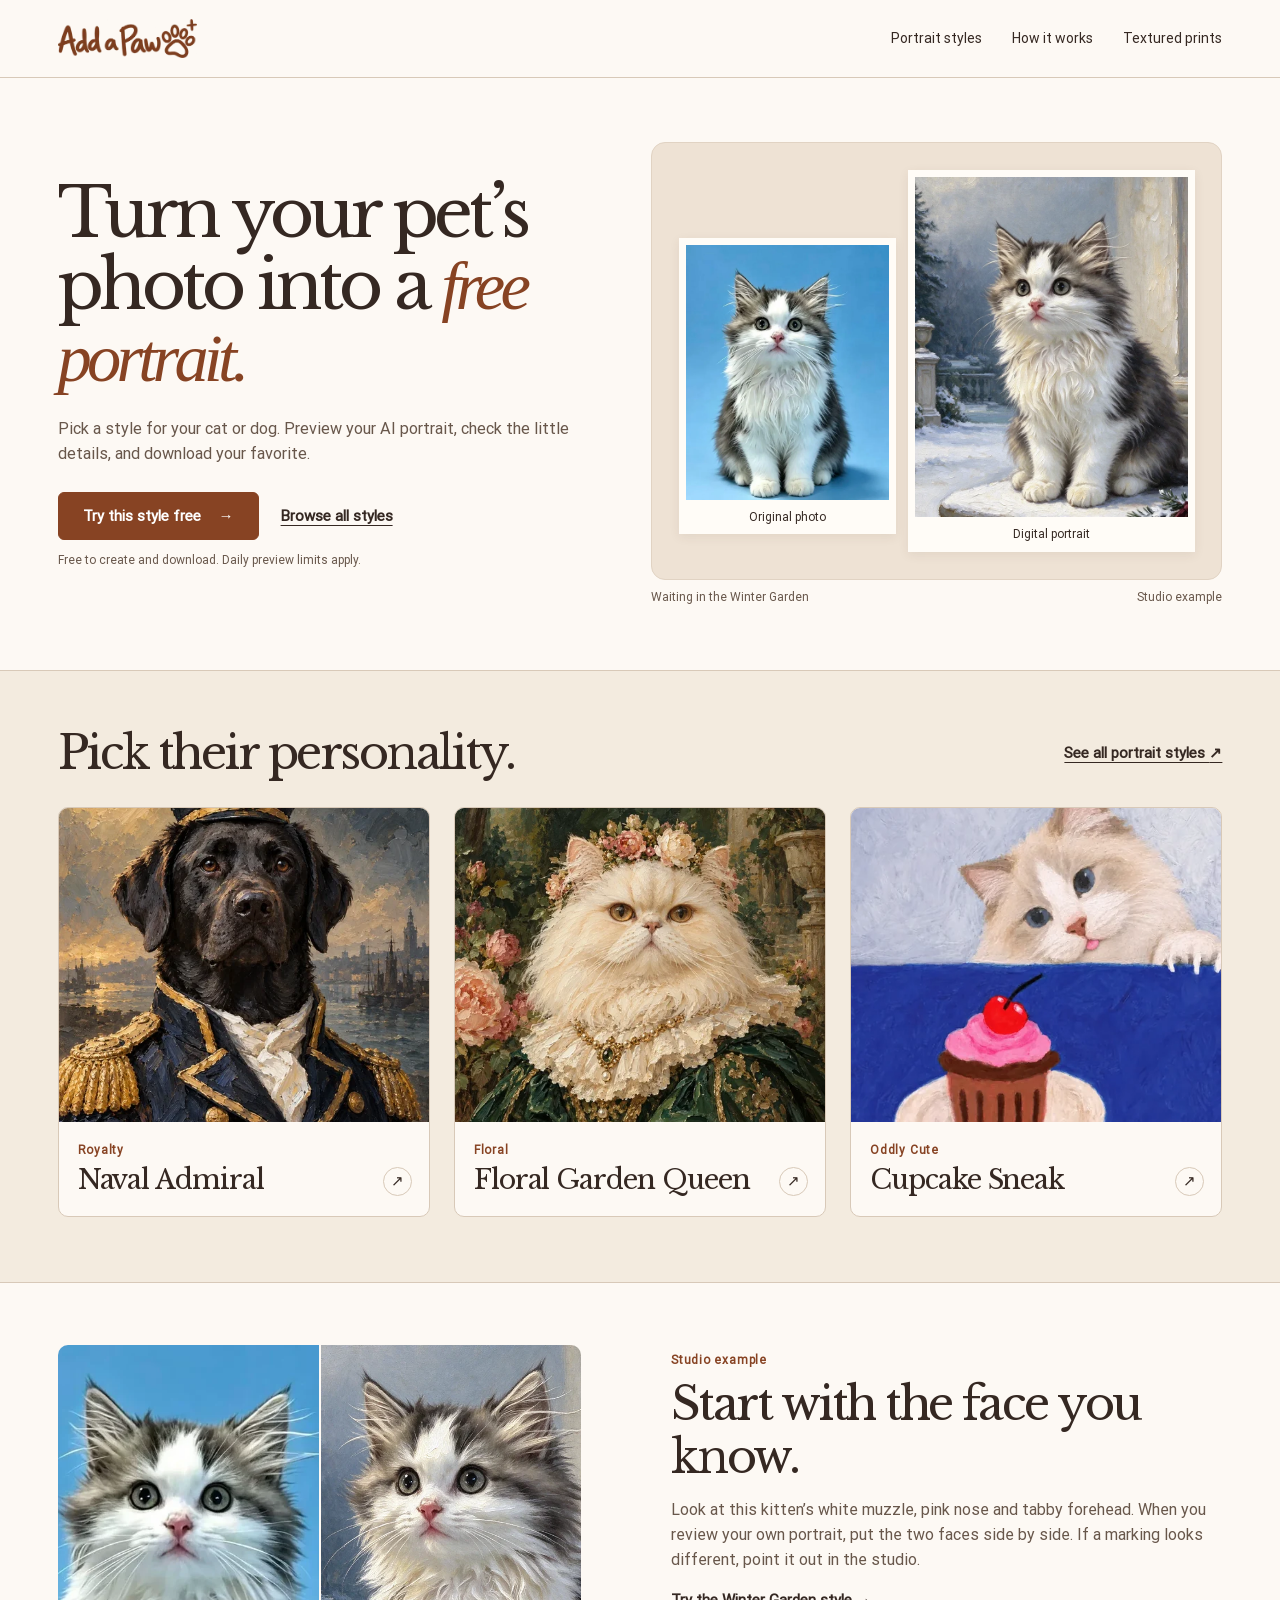
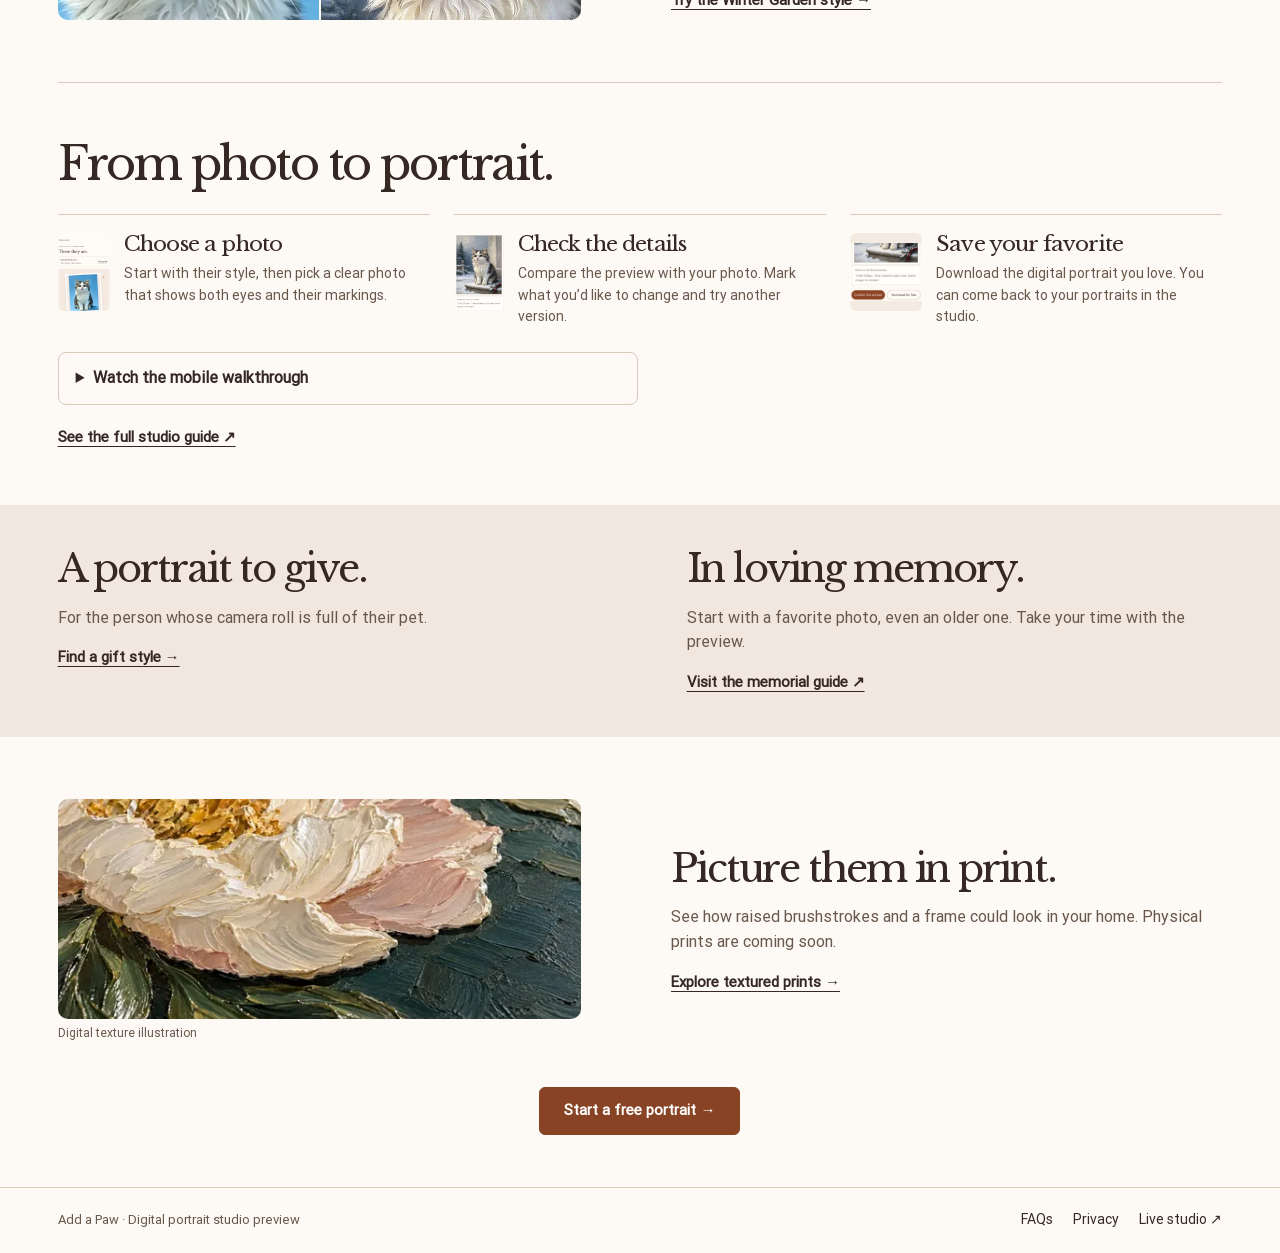
==== commit 93ad522d: "Align walkthrough captions and review still with the verified mobile recording" ====
--- a/prototype/index.html
+++ b/prototype/index.html
@@ -57,7 +57,7 @@
     <details class="walkthrough"><summary>Watch the mobile walkthrough</summary>
       <video controls muted playsinline preload="none" poster="assets/review-step.webp">
         <source src="assets/portrait-walkthrough.mp4" type="video/mp4">
-        <track kind="captions" default srclang="en" label="English" src="assets/portrait-walkthrough.en.vtt">
+        <track kind="captions" srclang="en" label="English" src="assets/portrait-walkthrough.en.vtt">
       </video>
       <p class="fine">Actual studio screens. The wait for generation is shortened.</p>
     </details><a class="textlink" href="https://luna.nodesk.tech/how-it-works">See the full studio guide ↗</a>
